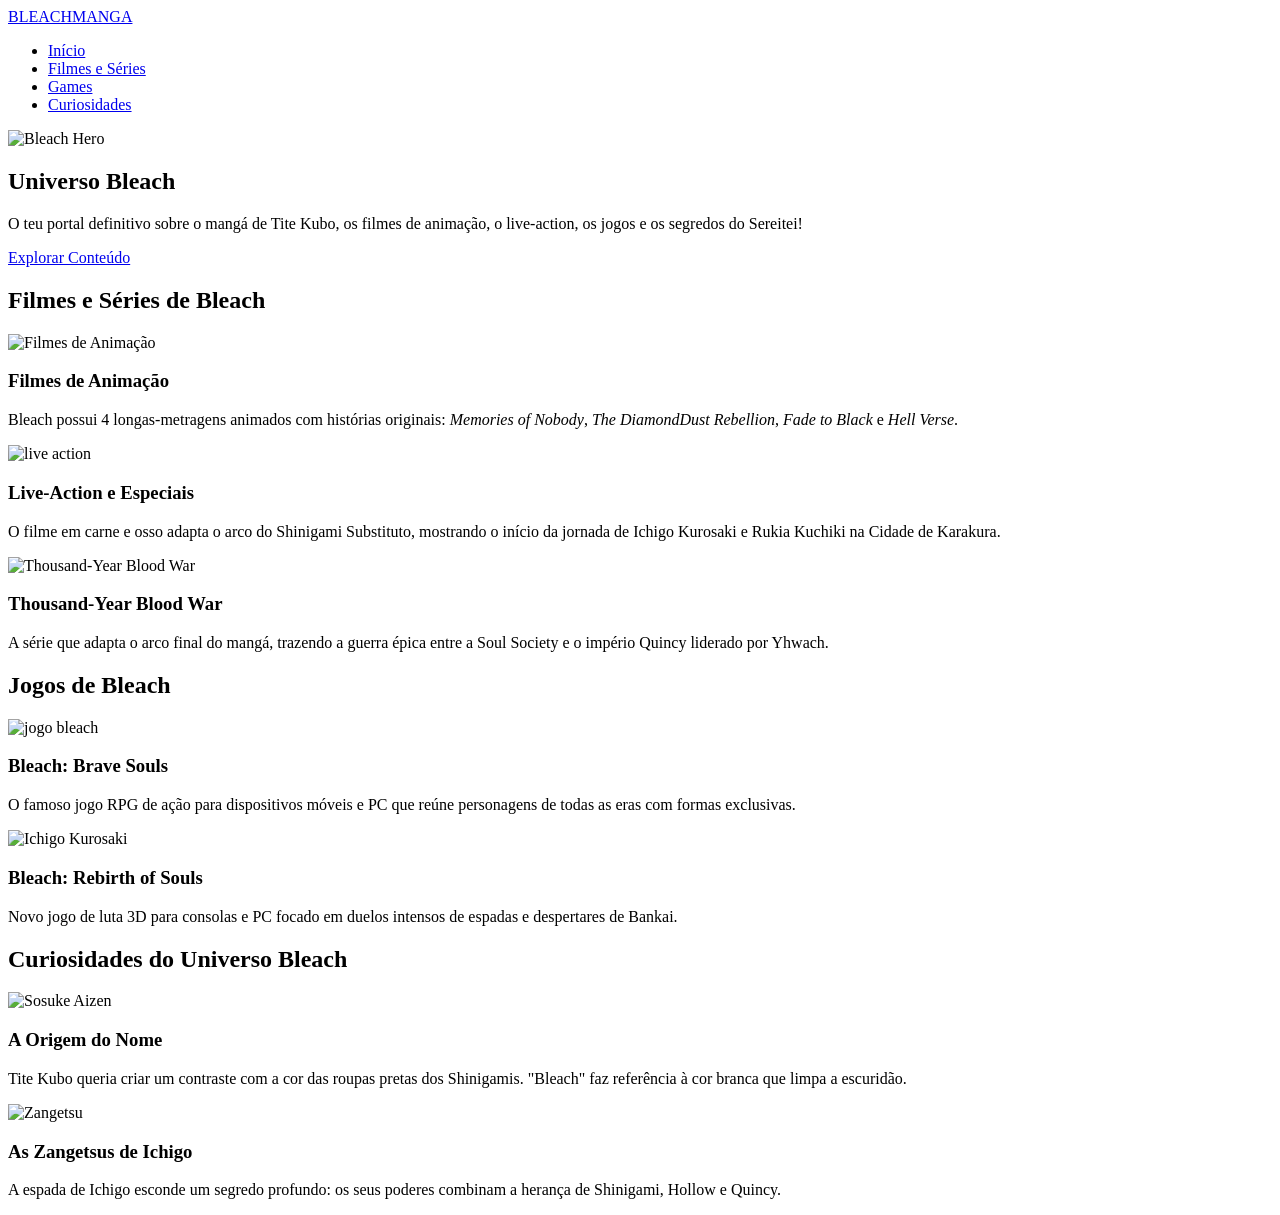
==== index.html @ 7a3dd28f "Rename pagina02.html to index.html" ====
<!DOCTYPE html>
<html lang="pt">
<head>
    <meta charset="UTF-8">
    <meta name="viewport" content="width=device-width, initial-scale=1.0">
    <title>Bleach Manga</title>
    <link rel="stylesheet" href="estilo.css">
</head>
<body>

    <header class="header">
        <div class="logo">
            <a href="#inicio">BLEACH<span>MANGA</span></a>
        </div>
        <nav class="nav-menu">
            <ul>
                <li><a href="#inicio">Início</a></li>
                <li><a href="#filmes-series">Filmes e Séries</a></li>
                <li><a href="#games">Games</a></li>
                <li><a href="#curiosidades">Curiosidades</a></li>
            </ul>
        </nav>
    </header>

    <section id="inicio" class="hero">
        <div class="hero-content">
            <img src="../bleach-manga/assests/bleach thousand.jpg" alt="Bleach Hero" class="hero-img">
            <div class="hero-text">
                <h1>Universo Bleach</h1>
                <p>O teu portal definitivo sobre o mangá de Tite Kubo, os filmes de animação, o live-action, os jogos e os segredos do Sereitei!</p>
                <a href="#filmes-series" class="btn">Explorar Conteúdo</a>
            </div>
        </div>
    </section>

    <main class="container">

        <section id="filmes-series" class="section">
            <h2>Filmes e Séries de Bleach</h2>
            
            <div class="cards-grid">
                <article class="card">
                    <img src="../bleach-manga/assests/thensuga tenso final.webp" alt="Filmes de Animação" class="card-img">
                    <div class="card-body">
                        <h3>Filmes de Animação</h3>
                        <p>Bleach possui 4 longas-metragens animados com histórias originais: <em>Memories of Nobody</em>, <em>The DiamondDust Rebellion</em>, <em>Fade to Black</em> e <em>Hell Verse</em>.</p>
                    </div>
                </article>

                <article class="card">
                    <img src="../bleach-manga/assests/live action.jpg" alt="live action" class="card-img" >
                    <div class="card-body">
                        <h3>Live-Action e Especiais</h3>
                        <p>O filme em carne e osso adapta o arco do Shinigami Substituto, mostrando o início da jornada de Ichigo Kurosaki e Rukia Kuchiki na Cidade de Karakura.</p>
                    </div>
                </article>

                <article class="card">
                    <img src="../bleach-manga/assests/ulquiorra.webp" alt="Thousand-Year Blood War" class="card-img">
                    <div class="card-body">
                        <h3>Thousand-Year Blood War</h3>
                        <p>A série que adapta o arco final do mangá, trazendo a guerra épica entre a Soul Society e o império Quincy liderado por Yhwach.</p>
                    </div>
                </article>
            </div>
        </section>

        <section id="games" class="section">
            <h2>Jogos de Bleach</h2>
            
            <div class="cards-grid">
                <article class="card">
                    <img src="../bleach-manga/assests/jogo bleach.jpg" alt="jogo bleach" class="card-img">
                    <div class="card-body">
                        <h3>Bleach: Brave Souls</h3>
                        <p>O famoso jogo RPG de ação para dispositivos móveis e PC que reúne personagens de todas as eras com formas exclusivas.</p>
                    </div>
                </article>

                <article class="card">
                    <img src="../bleach-manga/assests/aizen.webp" alt="Ichigo Kurosaki" class="card-img" width="400px" height="500px">
                    <div class="card-body">
                        <h3>Bleach: Rebirth of Souls</h3>
                        <p>Novo jogo de luta 3D para consolas e PC focado em duelos intensos de espadas e despertares de Bankai.</p>
                    </div>
                </article>
            </div>
        </section>

        <section id="curiosidades" class="section">
            <h2>Curiosidades do Universo Bleach</h2>
            
            <div class="cards-grid">
                <article class="card">
                    <img src="../bleach-manga/assests/13 divisoes.jpg" alt="Sosuke Aizen" class="card-img" width="400px" height="500px">
                    <div class="card-body">
                        <h3>A Origem do Nome</h3>
                        <p>Tite Kubo queria criar um contraste com a cor das roupas pretas dos Shinigamis. "Bleach" faz referência à cor branca que limpa a escuridão.</p>
                    </div>
                </article>

                <article class="card">
                    <img src="../bleach-manga/assests/zangetsu.jpg" alt="Zangetsu" class="card-img" width="300px" height="400px">
                    <div class="card-body">
                        <h3>As Zangetsus de Ichigo</h3>
                        <p>A espada de Ichigo esconde um segredo profundo: os seus poderes combinam a herança de Shinigami, Hollow e Quincy.</p>
                    </div>
                </article>
            </div>
        </section>

    </main>

</body>
</html>
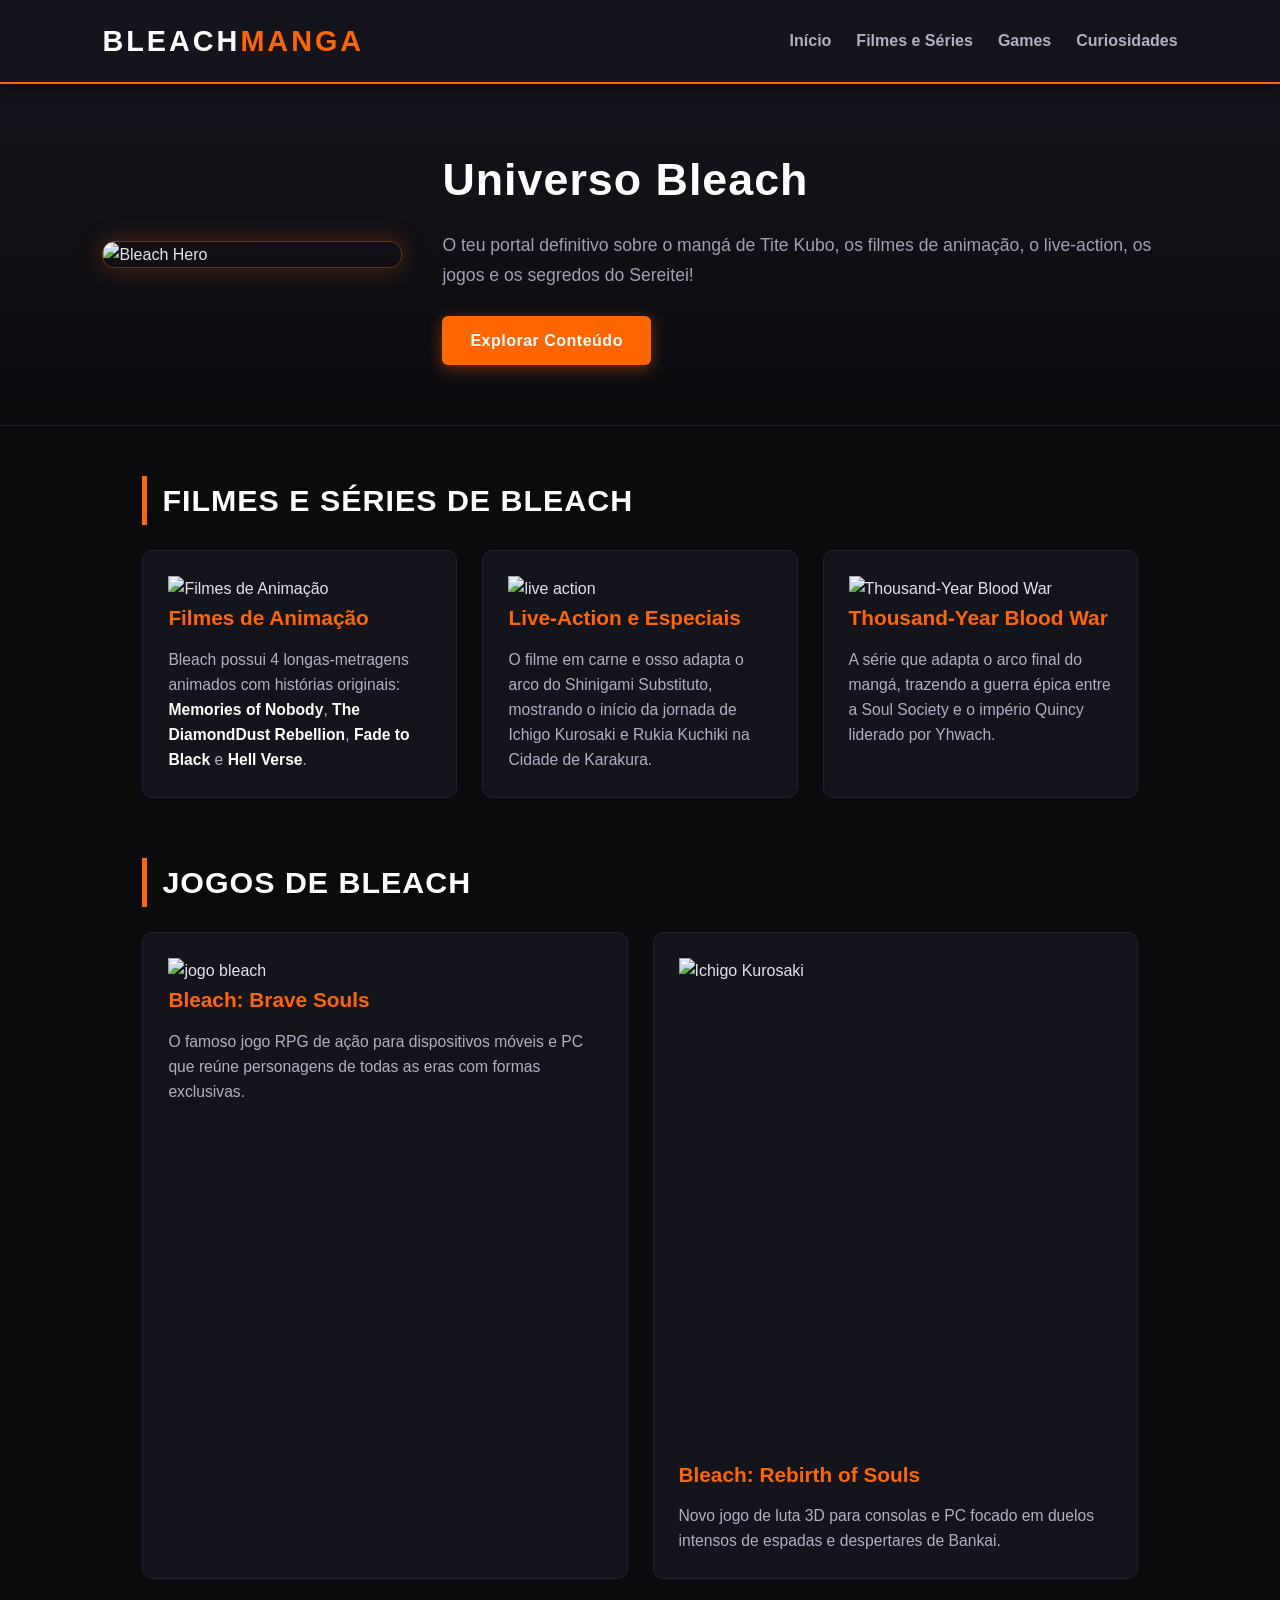
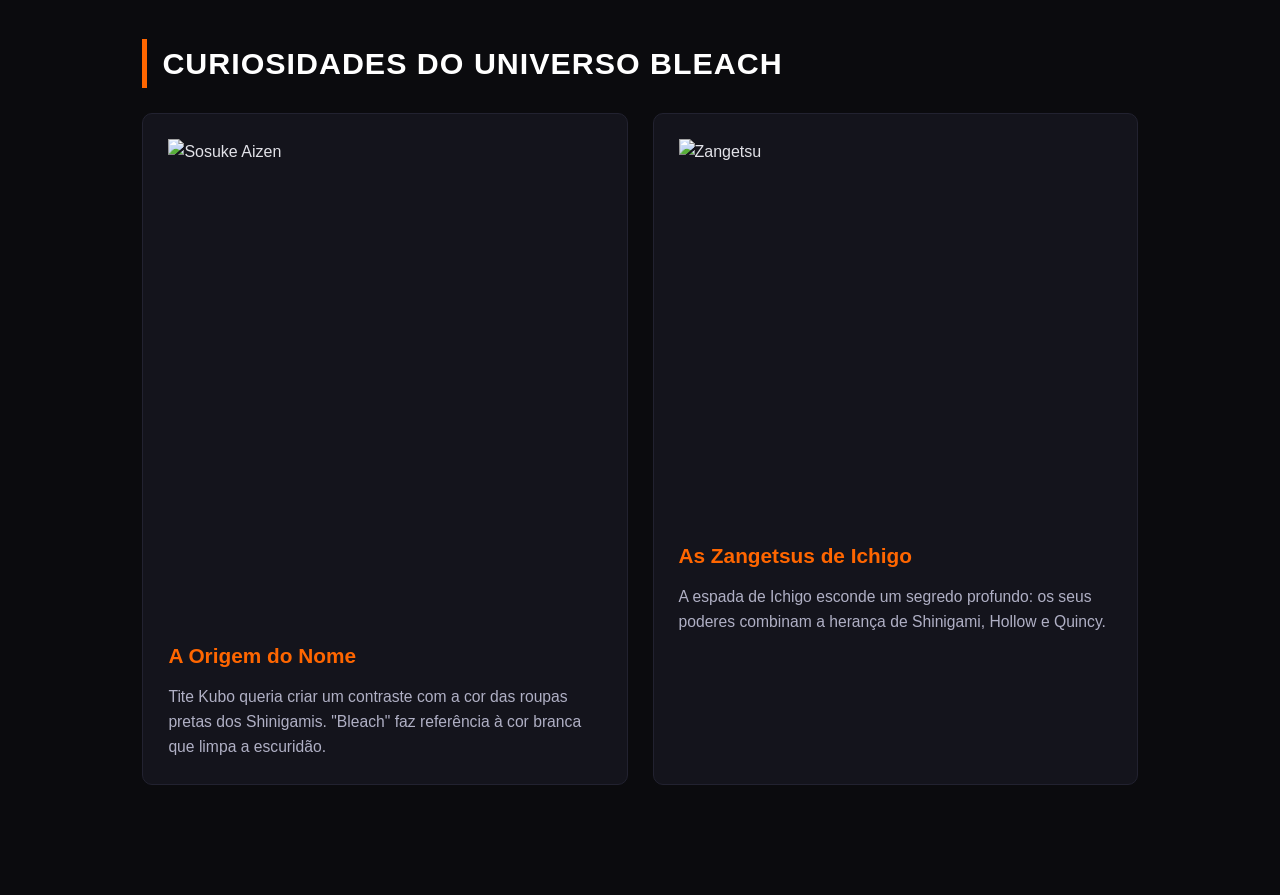
==== commit ac5a0d82: "nova_versao" ====
--- a/index.html
+++ b/index.html
@@ -4,7 +4,7 @@
     <meta charset="UTF-8">
     <meta name="viewport" content="width=device-width, initial-scale=1.0">
     <title>Bleach Manga</title>
-    <link rel="stylesheet" href="estilo.css">
+    <link rel="stylesheet" href="./style/estilo.css">
 </head>
 <body>
 
--- a/style/estilo.css
+++ b/style/estilo.css
@@ -0,0 +1,207 @@
+* {
+    margin: 0;
+    padding: 0;
+    box-sizing: border-box;
+    font-family: 'Segoe UI', Roboto, Helvetica, Arial, sans-serif;
+}
+
+html {
+    scroll-behavior: smooth;
+}
+
+body {
+    background-color: #0b0b0e;
+    color: #e2e2e8;
+    line-height: 1.6;
+}
+
+.header {
+    display: flex;
+    justify-content: space-between;
+    align-items: center;
+    padding: 18px 8%;
+    background-color: #14141c;
+    border-bottom: 2px solid #ff6600;
+    position: sticky;
+    top: 0;
+    z-index: 1000;
+    box-shadow: 0 4px 15px rgba(0, 0, 0, 0.6);
+}
+
+.logo a {
+    font-size: 1.8rem;
+    font-weight: 900;
+    color: #ffffff;
+    text-decoration: none;
+    letter-spacing: 3px;
+    text-transform: uppercase;
+}
+
+.logo span {
+    color: #ff6600;
+}
+
+.nav-menu ul {
+    display: flex;
+    list-style: none;
+    gap: 25px;
+}
+
+.nav-menu a {
+    color: #b0b0c0;
+    text-decoration: none;
+    font-weight: 600;
+    font-size: 1rem;
+    transition: color 0.3s ease;
+}
+
+.nav-menu a:hover {
+    color: #ff6600;
+}
+.hero {
+    padding: 60px 8%;
+    background: linear-gradient(180deg, #14141c 0%, #0b0b0e 100%);
+    border-bottom: 1px solid #1f1f2e;
+}
+
+.hero-content {
+    display: flex;
+    align-items: center;
+    gap: 40px;
+    max-width: 1200px;
+    margin: 0 auto;
+}
+
+.hero-img {
+    width: 300px;
+    max-width: 100%;
+    border-radius: 12px;
+    box-shadow: 0 0 25px rgba(255, 102, 0, 0.3);
+    border: 1px solid rgba(255, 102, 0, 0.4);
+    object-fit: cover;
+}
+
+.hero-text {
+    flex: 1;
+}
+
+.hero-text h1 {
+    font-size: 2.8rem;
+    color: #ffffff;
+    margin-bottom: 15px;
+    letter-spacing: 1px;
+}
+
+.hero-text p {
+    font-size: 1.1rem;
+    color: #a0a0b5;
+    margin-bottom: 25px;
+    line-height: 1.7;
+}
+
+.btn {
+    display: inline-block;
+    padding: 12px 28px;
+    background-color: #ff6600;
+    color: #ffffff;
+    text-decoration: none;
+    border-radius: 6px;
+    font-weight: 700;
+    letter-spacing: 0.5px;
+    transition: all 0.3s ease;
+    box-shadow: 0 4px 15px rgba(255, 102, 0, 0.4);
+}
+
+.btn:hover {
+    background-color: #e05500;
+    transform: translateY(-2px);
+    box-shadow: 0 6px 20px rgba(255, 102, 0, 0.6);
+}
+
+.container {
+    max-width: 1200px;
+    margin: 0 auto;
+    padding: 50px 8%;
+}
+
+.section {
+    margin-bottom: 60px;
+}
+
+.section h2 {
+    font-size: 1.9rem;
+    color: #ffffff;
+    margin-bottom: 25px;
+    border-left: 5px solid #ff6600;
+    padding-left: 15px;
+    text-transform: uppercase;
+    letter-spacing: 1px;
+}
+
+.cards-grid {
+    display: grid;
+    grid-template-columns: repeat(auto-fit, minmax(280px, 1fr));
+    gap: 25px;
+}
+
+.card {
+    background-color: #14141c;
+    padding: 25px;
+    border-radius: 10px;
+    border: 1px solid #222230;
+    transition: all 0.3s ease;
+    display: flex;
+    flex-direction: column;
+}
+
+.card:hover {
+    transform: translateY(-6px);
+    border-color: #ff6600;
+    box-shadow: 0 10px 25px rgba(255, 102, 0, 0.15);
+}
+
+.card h3 {
+    font-size: 1.3rem;
+    color: #ff6600;
+    margin-bottom: 12px;
+}
+
+.card p {
+    color: #b0b0c5;
+    font-size: 0.98rem;
+    line-height: 1.6;
+}
+
+.card em {
+    color: #ffffff;
+    font-style: normal;
+    font-weight: 600;
+}
+
+@media (max-width: 768px) {
+    .header {
+        flex-direction: column;
+        gap: 15px;
+        text-align: center;
+    }
+
+    .nav-menu ul {
+        gap: 15px;
+        flex-wrap: wrap;
+        justify-content: center;
+    }
+
+    .hero-content {
+        flex-direction: column;
+        text-align: center;
+    }
+
+    .hero-text h1 {
+        font-size: 2rem;
+    }
+
+    .hero-img {
+        width: 100%;
+        max-width: 280px;
+    }
+}
